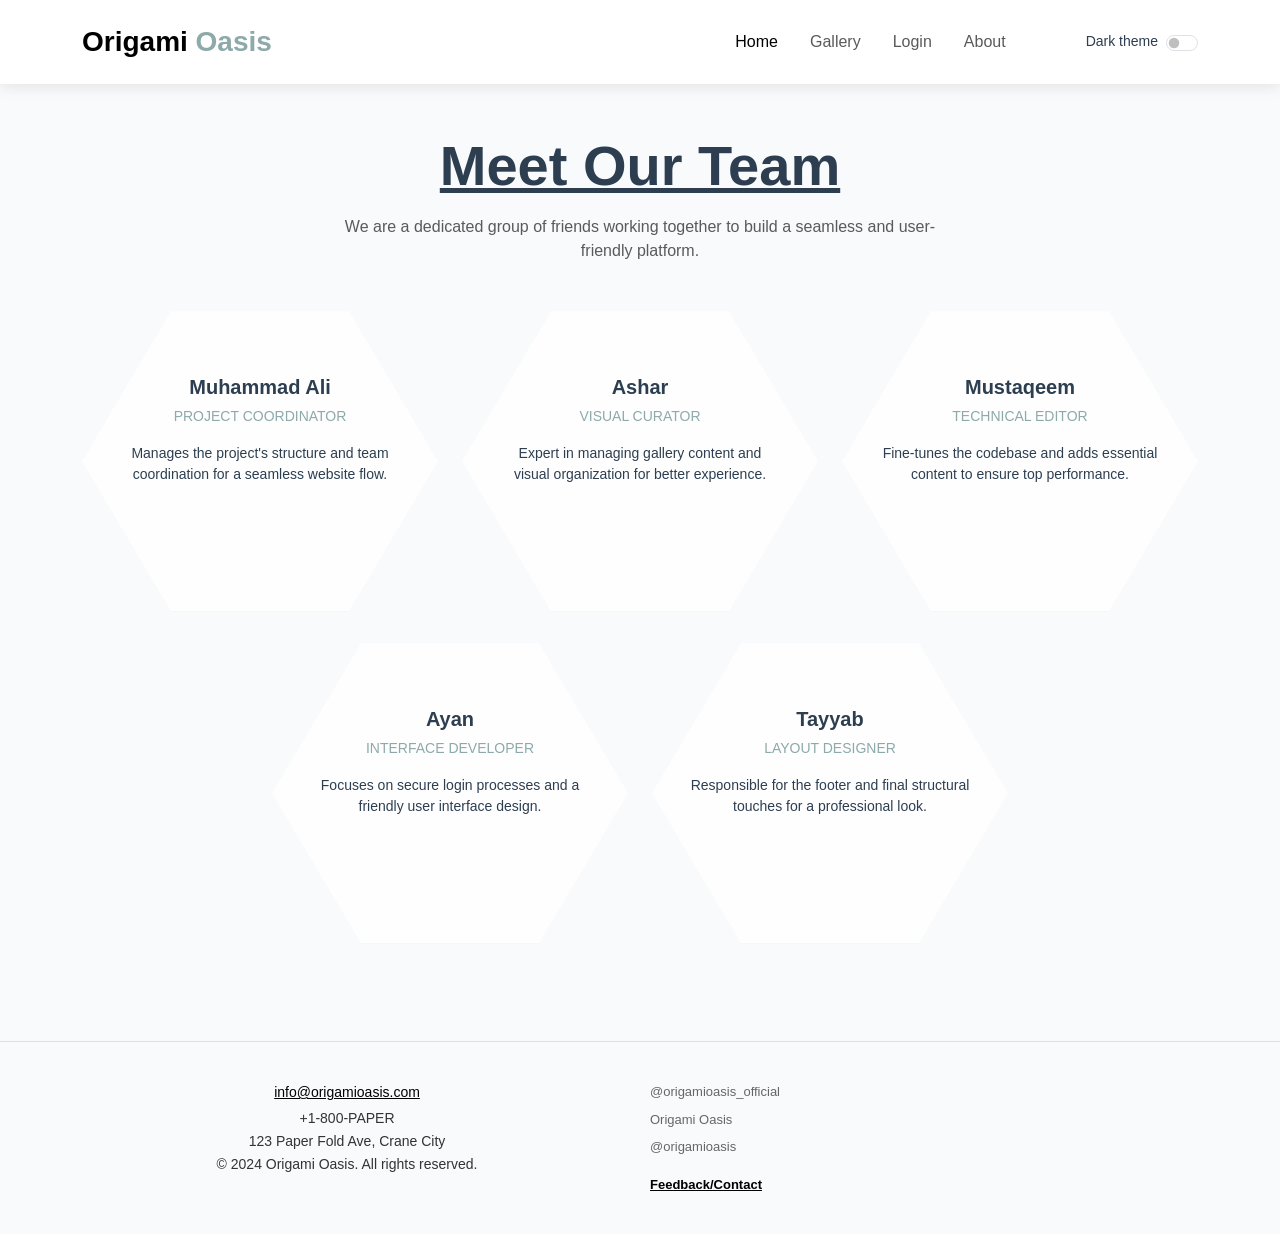
==== about.html @ f4b58a2c "Project files" ====
<!DOCTYPE html>
<html lang="en">
<head>
    <meta charset="UTF-8">
    <meta name="viewport" content="width=device-width, initial-scale=1.0">
    <title>About Us | Origami Oasis</title>
    <link href="https://cdn.jsdelivr.net/npm/bootstrap@5.3.2/dist/css/bootstrap.min.css" rel="stylesheet">
    <link rel="stylesheet" href="https://cdnjs.cloudflare.com/ajax/libs/font-awesome/6.0.0/css/all.min.css">
    <link rel="stylesheet" href="style.css">
</head>
<body class="transition">

   
    <nav class="navbar navbar-expand-lg navbar-custom py-3">
        <div class="container">
            <a class="navbar-brand fw-bold fs-3" href="origami.html">
                Origami <span style="color: var(--accent-teal);">Oasis</span>
            </a>
            
            <button class="navbar-toggler" type="button" data-bs-toggle="collapse" data-bs-target="#navbarNav">
                <span class="navbar-toggler-icon"></span>
            </button>

            <div class="collapse navbar-collapse" id="navbarNav">
                <ul class="navbar-nav ms-auto align-items-center">
                    <li class="nav-item"><a class="nav-link px-3 active" href="origami.html">Home</a></li>
                    <li class="nav-item"><a class="nav-link px-3" href="galllery.html">Gallery</a></li>
                    <li class="nav-item"><a class="nav-link px-3" href="login.html">Login</a></li>
                    <li class="nav-item"><a class="nav-link px-3" href="about.html">About</a></li>
                    
                    <li class="nav-item ms-lg-4">
                        <div class="form-check form-switch d-flex align-items-center">
                            <label class="form-check-label me-5 small" for="darkModeSwitch">Dark theme</label>
                            <input class="form-check-input custom-toggler" type="checkbox" id="darkModeSwitch">
                        </div>
                    </li>
                </ul>
            </div>
        </div>
    </nav>

    <div class="container py-5">
        <div class="text-center mb-5 about-header">
            <h1 class="about-section-title display-4">Meet Our Team</h1>
            <p class="text-muted mx-auto mt-3" style="max-width: 600px;">
                We are a dedicated group of friends working together to build a seamless and user-friendly platform.
            </p>
        </div>

        <div class="row justify-content-center g-4">
            <div class="col-md-4 col-sm-6">
                <div class="about-team-container">
                    <div class="about-hexagon-card glass-effect text-center">
                        <div class="fw-bold fs-5">Muhammad Ali</div>
                        <div class="small text-uppercase tracking-wider mt-1" style="color: var(--accent-teal);">Project Coordinator</div>
                        <p class="small mt-3 px-3">Manages the project's structure and team coordination for a seamless website flow.</p>
                    </div>
                </div>
            </div>

            <div class="col-md-4 col-sm-6">
                <div class="about-team-container">
                    <div class="about-hexagon-card glass-effect text-center">
                        <div class="fw-bold fs-5">Ashar</div>
                        <div class="small text-uppercase tracking-wider mt-1" style="color: var(--accent-teal);">Visual Curator</div>
                        <p class="small mt-3 px-3">Expert in managing gallery content and visual organization for better experience.</p>
                    </div>
                </div>
            </div>

            <div class="col-md-4 col-sm-6">
                <div class="about-team-container">
                    <div class="about-hexagon-card glass-effect text-center">
                        <div class="fw-bold fs-5">Mustaqeem</div>
                        <div class="small text-uppercase tracking-wider mt-1" style="color: var(--accent-teal);">Technical Editor</div>
                        <p class="small mt-3 px-3">Fine-tunes the codebase and adds essential content to ensure top performance.</p>
                    </div>
                </div>
            </div>
        </div>

        <div class="row justify-content-center g-4 mt-2">
            <div class="col-md-4 col-sm-6">
                <div class="about-team-container">
                    <div class="about-hexagon-card glass-effect text-center">
                        <div class="fw-bold fs-5">Ayan</div>
                        <div class="small text-uppercase tracking-wider mt-1" style="color: var(--accent-teal);">Interface Developer</div>
                        <p class="small mt-3 px-3">Focuses on secure login processes and a friendly user interface design.</p>
                    </div>
                </div>
            </div>

            <div class="col-md-4 col-sm-6">
                <div class="about-team-container">
                    <div class="about-hexagon-card glass-effect text-center">
                        <div class="fw-bold fs-5">Tayyab</div>
                        <div class="small text-uppercase tracking-wider mt-1" style="color: var(--accent-teal);">Layout Designer</div>
                        <p class="small mt-3 px-3">Responsible for the footer and final structural touches for a professional look.</p>
                    </div>
                </div>
            </div>
        </div>
    </div>
     <footer class="tayyab-main-footer">
  <div class="tayyab-footer-wrapper">
    
    <div class="tayyab-footer-section tayyab-contact-info">
      <a href="tayyab-mailto:info@origamioasis.com">info@origamioasis.com</a>
      <p>+1-800-PAPER</p>
      <p>123 Paper Fold Ave, Crane City</p>
      <p>&copy; 2024 Origami Oasis. All rights reserved.</p>
    </div>

    <div class="tayyab-footer-section tayyab-social-links">
      <div class="social-item">
        <span>@origamioasis_official</span>
      </div>
      <div class="tayyab-social-item">
        <span>Origami Oasis</span>
      </div>
      <div class="tayyab-social-item">
        <span>@origamioasis</span>
      </div>
      <a href="#" class="tayyab-feedback-link">Feedback/Contact</a>
    </div>

  </div>
</footer>
<!-- 
    <footer class="footer-custom py-5 mt-5">
        <div class="container">
            <div class="row align-items-center text-center text-md-start">
                <div class="col-md-6 mb-4 mb-md-0">
                    <h5 class="fw-bold">Origami Oasis</h5>
                    <p class="small mb-1">info@origamioasis.com | +1-800-PAPER</p>
                    <p class="small text-secondary">&copy; 2026 ZenBlog Replica Style. All Rights Reserved.</p>
                </div>
                <div class="col-md-6 text-md-end">
                    <div class="social-links fs-4">
                        <a href="#" class="me-3 text-reset"><i class="fab fa-instagram"></i></a>
                        <a href="#" class="me-3 text-reset"><i class="fab fa-facebook-f"></i></a>
                        <a href="#" class="text-reset"><i class="fab fa-pinterest-p"></i></a>
                    </div>
                    <a href="#" class="small text-decoration-underline text-secondary d-block mt-2">Feedback/Contact</a>
                </div>
            </div>
        </div>
    </footer> -->

    <script src="https://cdn.jsdelivr.net/npm/bootstrap@5.3.2/dist/js/bootstrap.bundle.min.js"></script>
    <script>
        const toggleSwitch = document.querySelector('#darkModeSwitch');
        const body = document.body;

        if (localStorage.getItem('theme') === 'dark') {
            body.classList.add('dark-theme');
            toggleSwitch.checked = true;
        }

        toggleSwitch.addEventListener('change', () => {
            if (toggleSwitch.checked) {
                body.classList.add('dark-theme');
                localStorage.setItem('theme', 'dark');
            } else {
                body.classList.remove('dark-theme');
                localStorage.setItem('theme', 'light');
            }
        });
    </script>
</body>
</html>
---- style.css ----
:root {
    --bg-light: #f8fafb;
    --text-dark: #2c3e50;
    --accent-teal: #8da9a9;
    --nav-bg: #ffffff;
    --footer-bg: #ffffff;
    --glass-bg: rgba(255, 255, 255, 0.8);
    --glass-border: rgba(255, 255, 255, 0.3);
    --transition: all 0.4s ease-in-out;
}


body.dark-theme {
    --bg-light: #0f172a; 
    --text-dark: #f8fafc;
    --nav-bg: #1e293b;
    --footer-bg: #020617;
    --glass-bg: rgba(30, 41, 59, 0.7);
    --glass-border: rgba(255, 255, 255, 0.1);
}

body {
    background-color: var(--bg-light);
    color: var(--text-dark);
    transition: var(--transition);
    font-family: 'Segoe UI', Roboto, sans-serif;
}


.navbar-custom {
    background-color: var(--nav-bg) !important;
    box-shadow: 0 2px 15px rgba(0,0,0,0.1);
}

.footer-custom {
    background-color: var(--footer-bg);
    color: var(--text-dark);
    border-top: 1px solid var(--glass-border);
}

.glass-effect {
    background: var(--glass-bg) !important;
    backdrop-filter: blur(12px);
    -webkit-backdrop-filter: blur(12px);
    border: 1px solid var(--glass-border);
    border-radius: 15px;
    box-shadow: 0 8px 32px 0 rgba(0, 0, 0, 0.1);
}


.home-hero-card { border-radius: 20px; padding: 40px; }
.home-hexagon {
    width: 120px; height: 140px;
    clip-path: polygon(50% 0%, 100% 25%, 100% 75%, 50% 100%, 0% 75%, 0% 25%);
    transition: var(--transition);
}
.home-hexagon-link:hover .home-hexagon {
    background-color: var(--accent-teal);
    transform: translateY(-8px);
}


.about-section-title { font-weight: 700; text-decoration: underline; }
.about-hexagon-card {
    height: 300px;
    padding: 60px 20px;
    clip-path: polygon(25% 0%, 75% 0%, 100% 50%, 75% 100%, 25% 100%, 0% 50%);
    transition: var(--transition);
}
.about-team-container:hover { transform: translateY(-15px); }


.adv-hero-text h1 { font-size: 3rem; }
.adv-project-card {
    padding: 20px;
    border-radius: 15px;
    transition: var(--transition);
}
.adv-project-card:hover { transform: translateY(-5px); }


body.dark-theme .text-muted, 
body.dark-theme .text-secondary {
    color: #94a3b8 !important;
}

body.dark-theme a { color: #38bdf8; } 
.tayyab-main-footer {
  width: 100%;
  /* background-color: #ffffff; */
  border-top: 1px solid #e0e0e0;
  margin-top: 50px; 
  padding: 40px 0;
  display: flex;
  justify-content: center;
}

.tayyab-footer-wrapper {
  width: 90%;
  max-width: 1200px;
  display: flex;
  justify-content: space-between;
  align-items: flex-start;
  gap: 20px;
}

.tayyab-footer-section {
  flex: 1;
}

.tayyab-contact-info {
  text-align: center;
  font-family: sans-serif;
  font-size: 14px;
  color: #333;
}

.tayyab-contact-info a {
  text-decoration: underline;
  color: #000;
  display: block;
  margin-bottom: 5px;
}

.tayyab-contact-info p {
  margin: 2px 0;
}

.tayyab-social-links {
  display: flex;
  flex-direction: column;
  align-items: flex-start;
  gap: 8px;
  font-family: sans-serif;
  font-size: 13px;
  color: #666;
}

.tayyab-social-item {
  display: flex;
  align-items: center;
  gap: 10px;
}

.tayyab-feedback-link {
  margin-top: 10px;
  color: #000;
  text-decoration: underline;
  font-weight: bold;
}
/* Gallery & Intermediate Dark Mode Fix */
body.dark-theme .hero-card, 
body.dark-theme .project-card, 
body.dark-theme .item {
    background: var(--nav-bg) !important;
    color: var(--text-dark) !important;
    border: 1px solid var(--glass-border) !important;
    box-shadow: none !important;
}

body.dark-theme .item p, 
body.dark-theme .project-card p {
    color: var(--text-dark) !important;
    opacity: 0.8;
}

body.dark-theme .hero-text h1,
body.dark-theme h1 {
    color: var(--text-dark) !important;
}
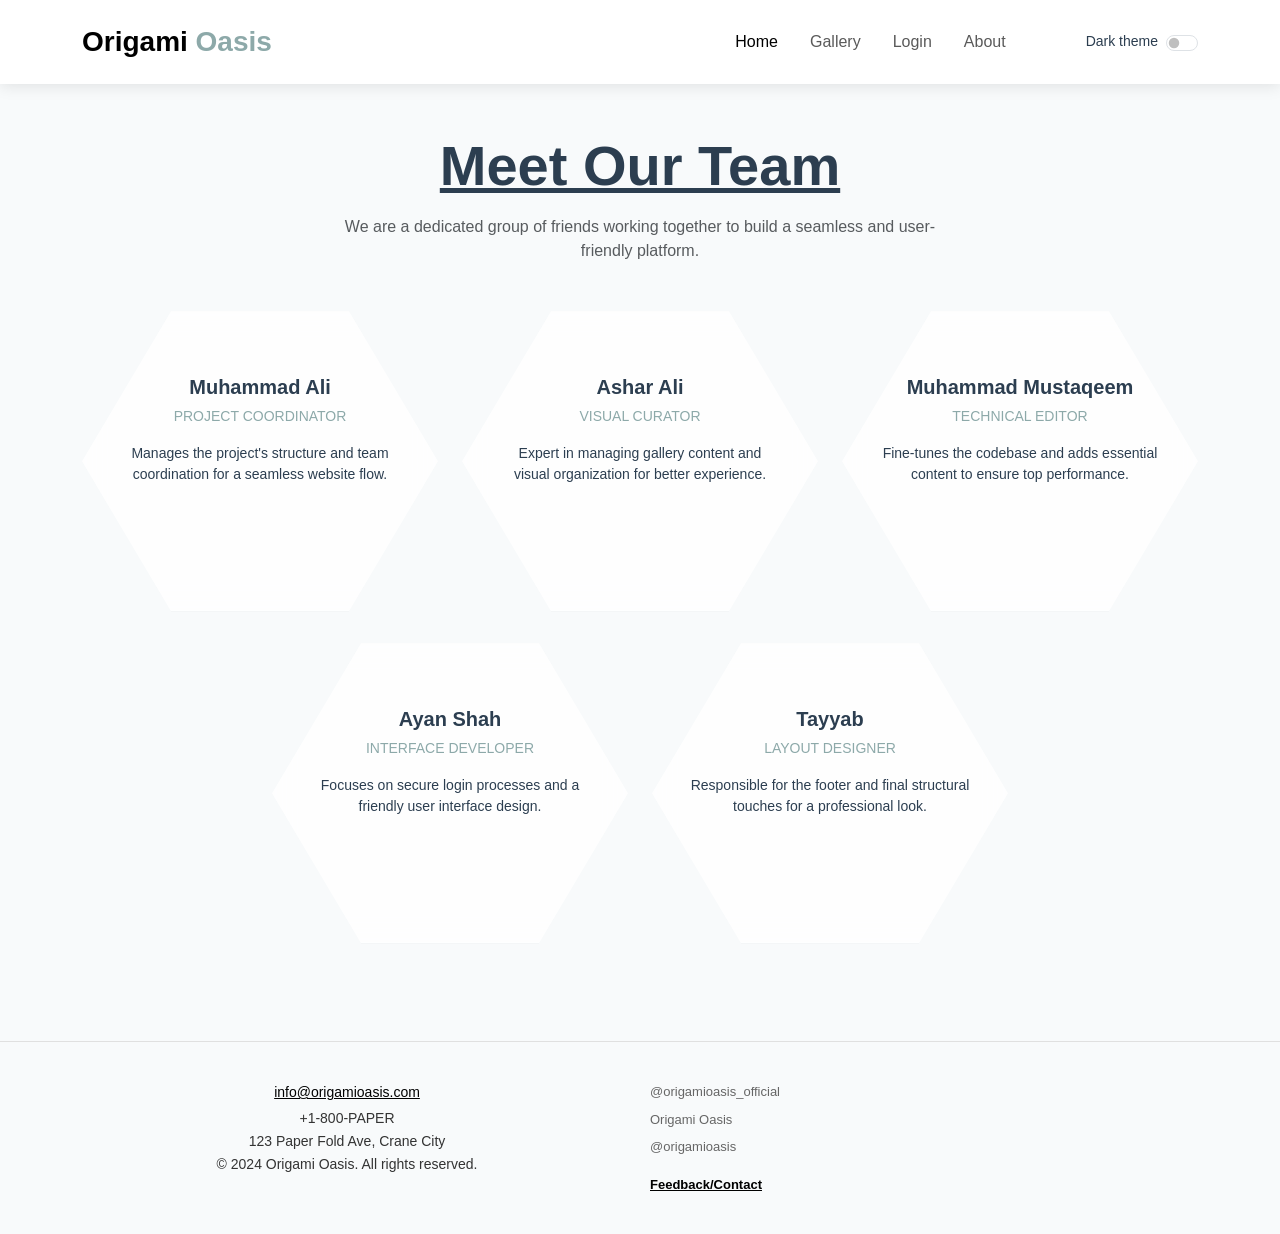
==== commit 640e7445: "Update team member names in about.html" ====
--- a/about.html
+++ b/about.html
@@ -61,7 +61,7 @@
             <div class="col-md-4 col-sm-6">
                 <div class="about-team-container">
                     <div class="about-hexagon-card glass-effect text-center">
-                        <div class="fw-bold fs-5">Ashar</div>
+                        <div class="fw-bold fs-5">Ashar Ali</div>
                         <div class="small text-uppercase tracking-wider mt-1" style="color: var(--accent-teal);">Visual Curator</div>
                         <p class="small mt-3 px-3">Expert in managing gallery content and visual organization for better experience.</p>
                     </div>
@@ -71,7 +71,7 @@
             <div class="col-md-4 col-sm-6">
                 <div class="about-team-container">
                     <div class="about-hexagon-card glass-effect text-center">
-                        <div class="fw-bold fs-5">Mustaqeem</div>
+                        <div class="fw-bold fs-5">Muhammad Mustaqeem</div>
                         <div class="small text-uppercase tracking-wider mt-1" style="color: var(--accent-teal);">Technical Editor</div>
                         <p class="small mt-3 px-3">Fine-tunes the codebase and adds essential content to ensure top performance.</p>
                     </div>
@@ -83,7 +83,7 @@
             <div class="col-md-4 col-sm-6">
                 <div class="about-team-container">
                     <div class="about-hexagon-card glass-effect text-center">
-                        <div class="fw-bold fs-5">Ayan</div>
+                        <div class="fw-bold fs-5">Ayan Shah</div>
                         <div class="small text-uppercase tracking-wider mt-1" style="color: var(--accent-teal);">Interface Developer</div>
                         <p class="small mt-3 px-3">Focuses on secure login processes and a friendly user interface design.</p>
                     </div>
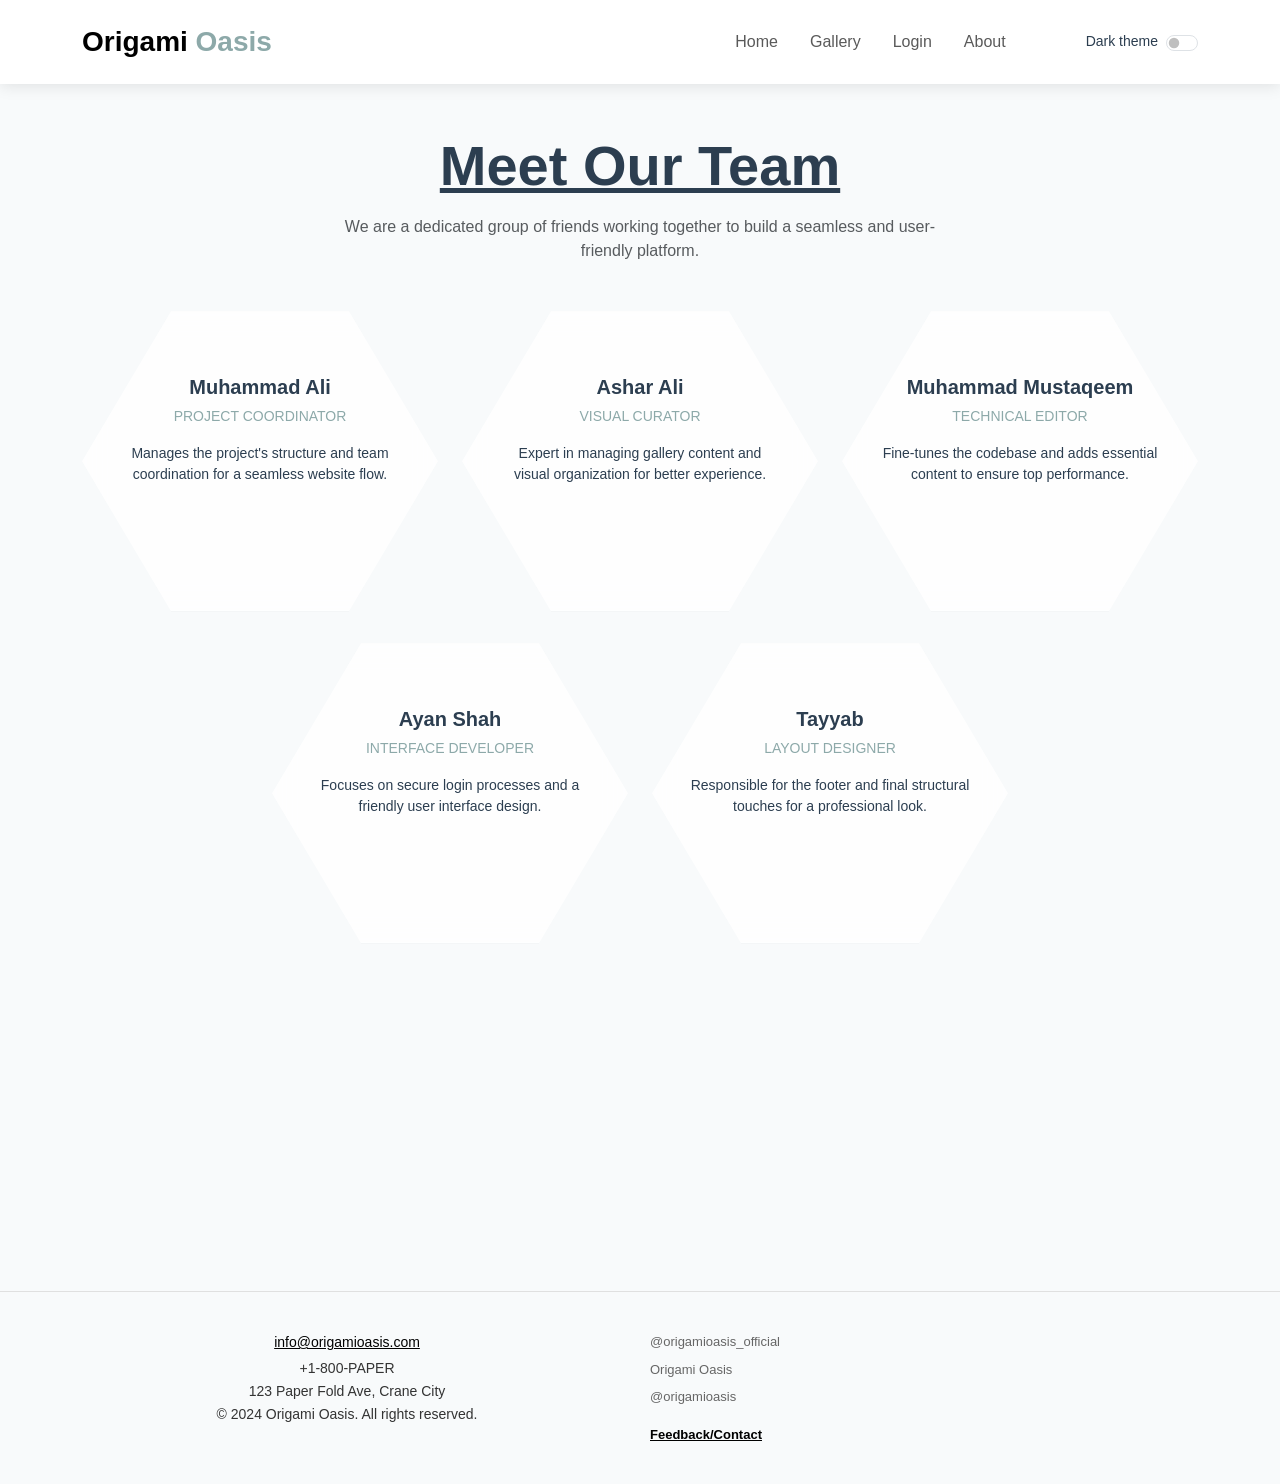
==== commit ef71bc92: "Fix link case sensitivity for Login page" ====
--- a/about.html
+++ b/about.html
@@ -23,9 +23,9 @@
 
             <div class="collapse navbar-collapse" id="navbarNav">
                 <ul class="navbar-nav ms-auto align-items-center">
-                    <li class="nav-item"><a class="nav-link px-3 active" href="origami.html">Home</a></li>
+                    <li class="nav-item"><a class="nav-link px-3" href="origami.html">Home</a></li>
                     <li class="nav-item"><a class="nav-link px-3" href="galllery.html">Gallery</a></li>
-                    <li class="nav-item"><a class="nav-link px-3" href="login.html">Login</a></li>
+                    <li class="nav-item"><a class="nav-link px-3" href="Login.html">Login</a></li>
                     <li class="nav-item"><a class="nav-link px-3" href="about.html">About</a></li>
                     
                     <li class="nav-item ms-lg-4">
--- a/style.css
+++ b/style.css
@@ -90,7 +90,7 @@
   width: 100%;
   /* background-color: #ffffff; */
   border-top: 1px solid #e0e0e0;
-  margin-top: 50px; 
+  margin-top: 300px; 
   padding: 40px 0;
   display: flex;
   justify-content: center;
